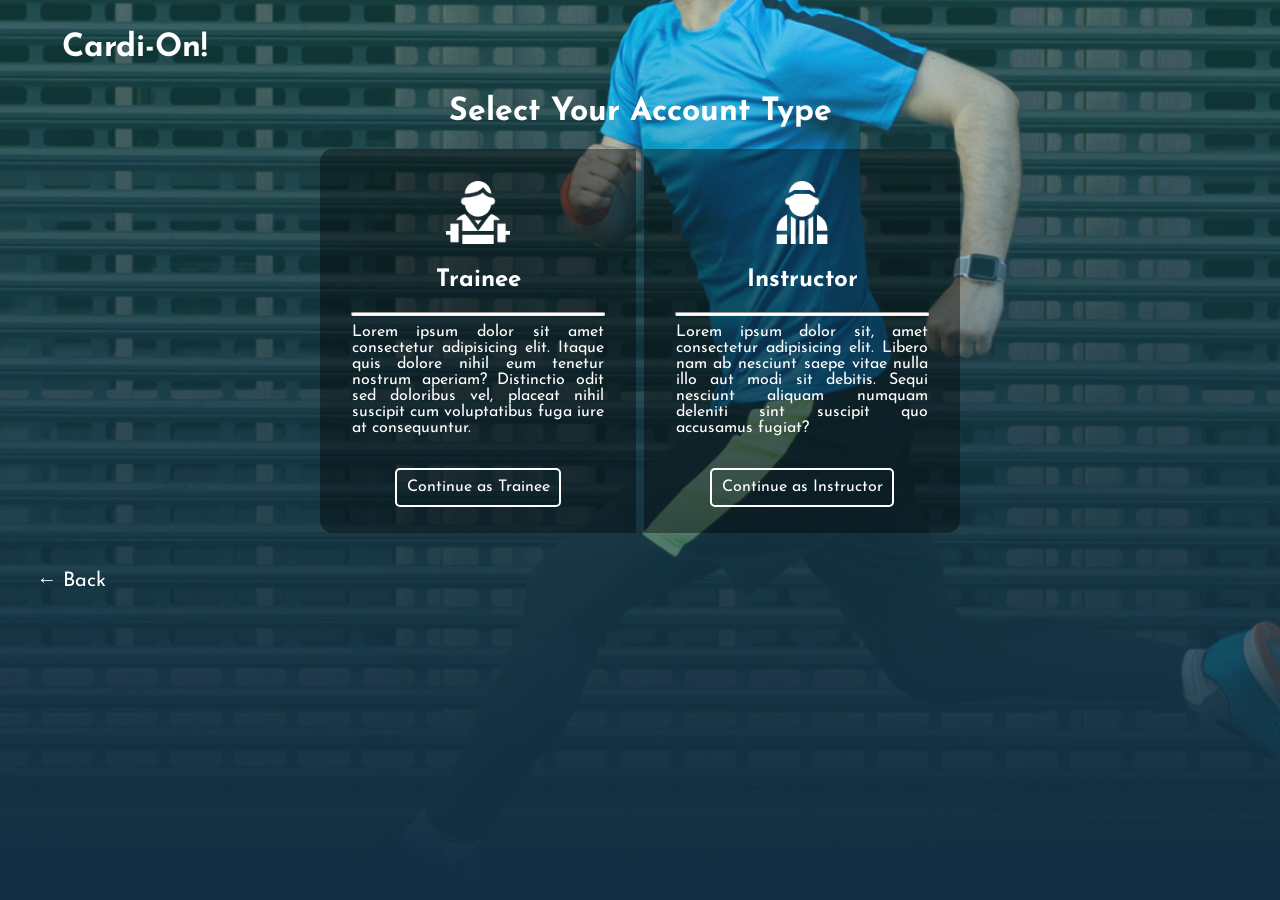
==== account.html @ 14e6759d "Add files via upload" ====
<!DOCTYPE html>
<html lang="en" class="bg">
    <head>
        <title>Select Account Type</title>
        <link rel="stylesheet" href="account.css" />
        <link rel="preconnect" href="https://fonts.googleapis.com"><link rel="preconnect" href="https://fonts.gstatic.com" crossorigin><link href="https://fonts.googleapis.com/css2?family=Josefin+Sans&display=swap" rel="stylesheet">
        <link rel="icon" href="img/cardion.png" type="image/png">
        <meta charset="utf-8">
      </head>

    <body>
      <div class="navbar">
        <h1>Cardi-On!</h1>
      </div>
      <h1>Select Your Account Type</h1>
        <div class="flex">
          <div class="card left">
            <img src="img\trainee.png" id="trainee" alt="image of a trainer">
            <h2>Trainee</h2>
            <hr>
            <p class="caption">Lorem ipsum dolor sit amet consectetur adipisicing elit. Itaque quis dolore nihil eum tenetur nostrum aperiam? Distinctio odit sed doloribus vel, placeat nihil suscipit cum voluptatibus fuga iure at consequuntur.</p>
            <a href="trainee.html">Continue as Trainee</a>
          </div>
          <div class="card right">
            <img src="img\instructor.png" id="trainee" alt="image of an instructor">
            <h2>Instructor</h2>
            <hr>
            <p class="caption">Lorem ipsum dolor sit, amet consectetur adipisicing elit. Libero nam ab nesciunt saepe vitae nulla illo aut modi sit debitis. Sequi nesciunt aliquam numquam deleniti sint suscipit quo accusamus fugiat?</p>
            <a href="signup.html">Continue as Instructor</a>
          </div>
        </div>
        </div>

        <footer>
          <a href="index.html">← Back</a>
        </footer>
    </body>
</html>
---- account.css ----
@import url('https://fonts.googleapis.com/css2?family=Josefin+Sans&display=swap');

* {
  text-align: center;
  font-family: 'Josefin Sans', sans-serif;
  color: #ffffff;
}

body{
    height: 40vw;
}

h1{
    margin-top: 1em;
}

.bg{
    width: 100%;
    background-image: linear-gradient(180deg, rgba(61, 210, 204, 0.25) 0%,
    rgba(18,45,66, 1) 100%), url(./img/athletic-man-running-urban-street-against-grey-background\ 2.png);
    background-size: cover;
    background-attachment: fixed;
}

.navbar{
    position: inherit;
    width: 100%;
}

.navbar h1{
    width: 20%;
    font-size: 2em;
    text-align: center;
}

.flex{
    position: inherit;
    display: flex;
    width: 100%;
    height: 30vw;
    justify-content: center;
}

.card{
    position:inherit;
    width: 25%;
    height: 30vw;
    background-color: rgba(0,0,0,0.4);
    margin-left: 0.25em;
    margin-right: 0.25em;
}

.left{
    border-top-left-radius: 12.5px;
    border-bottom-left-radius: 12.5px; 
}

.right{
    border-top-right-radius: 12.5px;
    border-bottom-right-radius: 12.5px; 

}

.card p{
    position: inherit;
    height: 30%;
    padding-bottom: 2.5em;
}
.card a{
    margin-top: 100em;
    border: 2px solid #ffffff;
    border-radius: 5px;
    padding: 3%;
}

hr{
    position: inherit;
    width: 80%;
    background-color: #ffffff;
    border-radius: 5px;
    height: 2px;
}

.caption{
    position: inherit;
    margin: auto;
    width: 80%;
    text-align: justify;
}

img{
    position: inherit;
    margin-top: 10%;
    width: 20%;
    filter: invert(100);
}

a, a:visited{
    text-decoration: none;
    color: #ffffff;
}
  
a:focus, a:hover{
    color: #3DD2CC;
    border-color: #3DD2CC;
}

footer{
    position: inherit;
    margin-top: 1.75em;
    margin-bottom: 2.5em;
    width: 10%;
    font-size: 1.25em;
}
  
footer a{
    text-decoration: none;
}
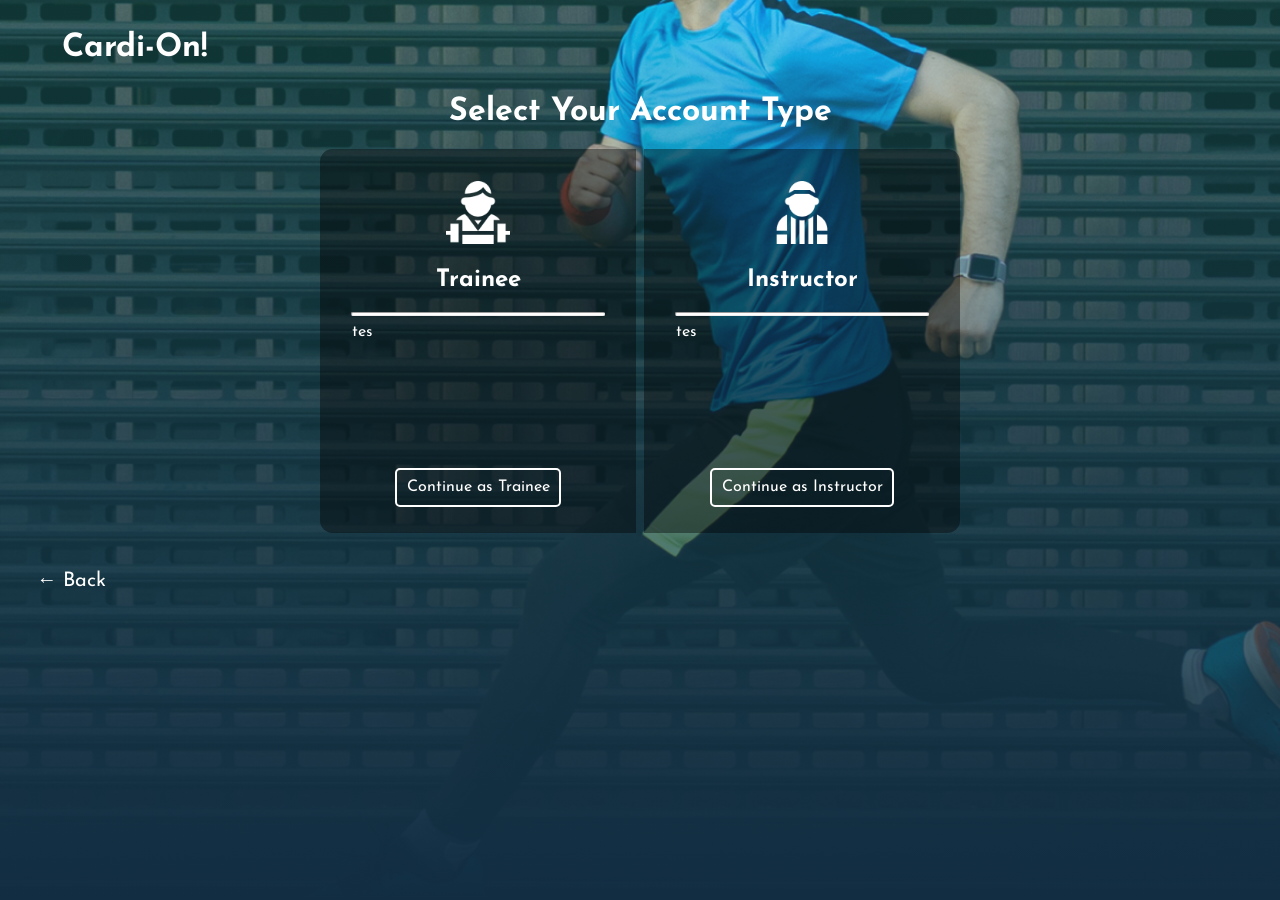
==== commit ffc08435: "Update account.html" ====
--- a/account.html
+++ b/account.html
@@ -18,15 +18,15 @@
             <img src="img\trainee.png" id="trainee" alt="image of a trainer">
             <h2>Trainee</h2>
             <hr>
-            <p class="caption">Lorem ipsum dolor sit amet consectetur adipisicing elit. Itaque quis dolore nihil eum tenetur nostrum aperiam? Distinctio odit sed doloribus vel, placeat nihil suscipit cum voluptatibus fuga iure at consequuntur.</p>
+            <p class="caption">tes</p>
             <a href="trainee.html">Continue as Trainee</a>
           </div>
           <div class="card right">
             <img src="img\instructor.png" id="trainee" alt="image of an instructor">
             <h2>Instructor</h2>
             <hr>
-            <p class="caption">Lorem ipsum dolor sit, amet consectetur adipisicing elit. Libero nam ab nesciunt saepe vitae nulla illo aut modi sit debitis. Sequi nesciunt aliquam numquam deleniti sint suscipit quo accusamus fugiat?</p>
-            <a href="signup.html">Continue as Instructor</a>
+            <p class="caption">tes</p>
+            <a href="instructor.html">Continue as Instructor</a>
           </div>
         </div>
         </div>
@@ -35,4 +35,4 @@
           <a href="index.html">← Back</a>
         </footer>
     </body>
-</html>+</html>
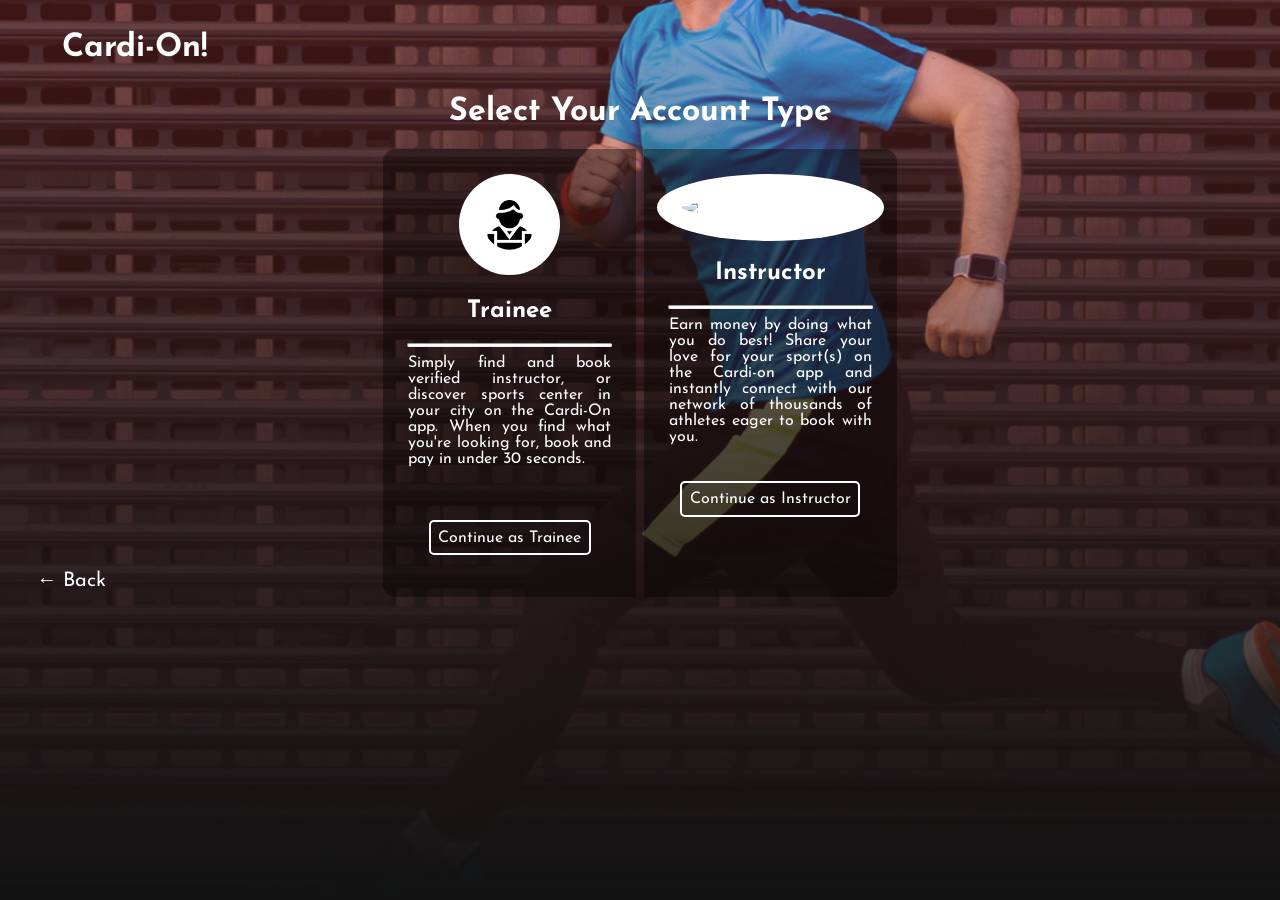
==== commit 873c3fcb: "Add files via upload" ====
--- a/account.html
+++ b/account.html
@@ -3,8 +3,9 @@
     <head>
         <title>Select Account Type</title>
         <link rel="stylesheet" href="account.css" />
+        <meta name="viewport" content="width=device-width">
         <link rel="preconnect" href="https://fonts.googleapis.com"><link rel="preconnect" href="https://fonts.gstatic.com" crossorigin><link href="https://fonts.googleapis.com/css2?family=Josefin+Sans&display=swap" rel="stylesheet">
-        <link rel="icon" href="img/cardion.png" type="image/png">
+        <link rel="icon" href="img/cardion-red.png" type="image/png">
         <meta charset="utf-8">
       </head>
 
@@ -18,14 +19,14 @@
             <img src="img\trainee.png" id="trainee" alt="image of a trainer">
             <h2>Trainee</h2>
             <hr>
-            <p class="caption">tes</p>
+            <p class="caption">Simply find and book verified instructor, or discover sports center in your city on the Cardi-On app. When you find what you're looking for, book and pay in under 30 seconds.</p>
             <a href="trainee.html">Continue as Trainee</a>
           </div>
           <div class="card right">
-            <img src="img\instructor.png" id="trainee" alt="image of an instructor">
+            <img src="img\instructor-logo.png" id="trainee" alt="image of an instructor">
             <h2>Instructor</h2>
             <hr>
-            <p class="caption">tes</p>
+            <p class="caption">Earn money by doing what you do best! Share your love for your sport(s) on the Cardi-on app and instantly connect with our network of thousands of athletes eager to book with you.</p>
             <a href="instructor.html">Continue as Instructor</a>
           </div>
         </div>
@@ -35,4 +36,4 @@
           <a href="index.html">← Back</a>
         </footer>
     </body>
-</html>
+</html>
--- a/account.css
+++ b/account.css
@@ -10,110 +10,232 @@
     height: 40vw;
 }
 
-h1{
-    margin-top: 1em;
-}
-
-.bg{
-    width: 100%;
-    background-image: linear-gradient(180deg, rgba(61, 210, 204, 0.25) 0%,
-    rgba(18,45,66, 1) 100%), url(./img/athletic-man-running-urban-street-against-grey-background\ 2.png);
-    background-size: cover;
-    background-attachment: fixed;
-}
-
-.navbar{
-    position: inherit;
-    width: 100%;
-}
-
-.navbar h1{
-    width: 20%;
-    font-size: 2em;
-    text-align: center;
-}
-
-.flex{
-    position: inherit;
-    display: flex;
-    width: 100%;
-    height: 30vw;
-    justify-content: center;
-}
-
-.card{
-    position:inherit;
-    width: 25%;
-    height: 30vw;
-    background-color: rgba(0,0,0,0.4);
-    margin-left: 0.25em;
-    margin-right: 0.25em;
-}
-
-.left{
-    border-top-left-radius: 12.5px;
-    border-bottom-left-radius: 12.5px; 
-}
-
-.right{
-    border-top-right-radius: 12.5px;
-    border-bottom-right-radius: 12.5px; 
-
-}
-
-.card p{
-    position: inherit;
-    height: 30%;
-    padding-bottom: 2.5em;
-}
-.card a{
-    margin-top: 100em;
-    border: 2px solid #ffffff;
-    border-radius: 5px;
-    padding: 3%;
-}
-
-hr{
-    position: inherit;
-    width: 80%;
-    background-color: #ffffff;
-    border-radius: 5px;
-    height: 2px;
-}
-
-.caption{
-    position: inherit;
-    margin: auto;
-    width: 80%;
-    text-align: justify;
-}
-
-img{
-    position: inherit;
-    margin-top: 10%;
-    width: 20%;
-    filter: invert(100);
-}
-
-a, a:visited{
-    text-decoration: none;
-    color: #ffffff;
-}
-  
-a:focus, a:hover{
-    color: #3DD2CC;
-    border-color: #3DD2CC;
-}
-
-footer{
-    position: inherit;
-    margin-top: 1.75em;
-    margin-bottom: 2.5em;
-    width: 10%;
-    font-size: 1.25em;
-}
-  
-footer a{
-    text-decoration: none;
-}
-
+
+/*Responsive Mobile*/
+@media screen and (max-device-width: 1279px){
+    body{
+        font-size: 1em;
+        height: 275vh;
+        padding-bottom: 30vh;
+    }
+    .bg{
+        width: 100%;
+        background-image: linear-gradient(180deg, rgba(240, 84, 84, 0.25) 0%,
+        rgba(18,18,18, 1) 100%), url(./img/athletic-man-running-urban-street-against-grey-background\ 2.png);
+        background-size: cover;
+        background-attachment: fixed;
+    }
+
+    /*Navigation Bar*/
+    .navbar, .navbar h1{
+        display: none;
+    }
+    body h1{
+        margin-top: 25vh;
+        margin-bottom: 100vh;
+        font-size: 5em;
+        width: 100vh;
+    }
+    /*Card*/
+    .flex{
+        position: inherit;
+        display: flex;
+        flex-direction: column;
+        width: 100vh;
+        height: 100vh;
+        margin: 50vh auto;
+        justify-content: center;
+        align-items: center;
+    }
+    .card{
+        width: 80%;
+        height: max-content;
+        padding-bottom: 20vh;
+        background-color: rgba(0,0,0,0.4);
+        margin: 10vh auto 0;
+        border-radius: 50px;
+    }
+    .left{
+        margin-top: -25vh;
+    }
+    .card h2{
+        font-size: 4em;
+        margin: 0.5em auto;
+    }
+    .card p{
+        position: inherit;
+        height: 30%;
+        padding-bottom: 2.5em;
+    }
+    .card a{
+        margin-top: -10%;
+        border: 10px solid #ffffff;
+        border-radius: 25px;
+        padding: 5% 10%;
+        font-size: 2em;
+    }
+    hr{
+        position: inherit;
+        width: 80%;
+        background-color: #ffffff;
+        border-radius: 100px;
+        height: 10px;
+        margin: 1em auto 3em;
+    }
+    
+    .caption{
+        position: inherit;
+        margin: auto auto 1em;
+        width: 80%;
+        font-size: 2.25em;
+        text-align: justify;
+    }
+    
+    img{
+        position: inherit;
+        margin-top: 10%;
+        width: 20%;
+        background-color: #ffffff;
+        padding: 10%;
+        border-radius: 50%;
+    }
+    a, a:visited{
+        text-decoration: none;
+        color: #ffffff;
+    }
+      
+    a:focus, a:hover{
+        color: #F05454;
+        border-color: #F05454;
+    }
+    
+    footer{
+        display: none;
+        position: inherit;
+        margin-top: 1.75em;
+        margin-bottom: 2.5em;
+        width: 10%;
+        font-size: 1.25em;
+    }
+      
+    footer a{
+        text-decoration: none;
+    }
+
+}
+
+
+/*Responsive Desktop*/
+@media screen and (min-device-width:1280px) and (max-device-width: 2560px){
+    h1{
+        margin-top: 1em;
+    }
+    
+    .bg{
+        width: 100%;
+        background-image: linear-gradient(180deg, rgba(240, 84, 84, 0.25) 0%,
+        rgba(18,18,18, 1) 100%), url(./img/athletic-man-running-urban-street-against-grey-background\ 2.png);
+        background-size: cover;
+        background-attachment: fixed;
+    }
+    
+    .navbar{
+        position: inherit;
+        width: 100%;
+    }
+    
+    .navbar h1{
+        width: 20%;
+        font-size: 2em;
+        text-align: center;
+        margin-top: 2.5%;
+    }
+    
+    .flex{
+        position: inherit;
+        display: flex;
+        width: 100%;
+        height: 30vw;
+        justify-content: center;
+    }
+    
+    .card{
+        position:inherit;
+        width: 20%;
+        height: 35vw;
+        background-color: rgba(0,0,0,0.4);
+        margin-left: 0.25em;
+        margin-right: 0.25em;
+    }
+    
+    .left{
+        border-top-left-radius: 12.5px;
+        border-bottom-left-radius: 12.5px; 
+    }
+    
+    .right{
+        border-top-right-radius: 12.5px;
+        border-bottom-right-radius: 12.5px; 
+    
+    }
+    
+    .card p{
+        position: inherit;
+        height: 30%;
+        padding-bottom: 2.5em;
+    }
+    .card a{
+        margin-top: -10%;
+        border: 2px solid #ffffff;
+        border-radius: 5px;
+        padding: 3%;
+    }
+    
+    hr{
+        position: inherit;
+        width: 80%;
+        background-color: #ffffff;
+        border-radius: 5px;
+        height: 2px;
+    }
+    
+    .caption{
+        position: inherit;
+        margin: auto;
+        width: 80%;
+        text-align: justify;
+    }
+    
+    img{
+        position: inherit;
+        margin-top: 10%;
+        width: 20%;
+        background-color: #ffffff;
+        padding: 10%;
+        border-radius: 50%;
+    }
+    
+    a, a:visited{
+        text-decoration: none;
+        color: #ffffff;
+    }
+      
+    a:focus, a:hover{
+        color: #F05454;
+        border-color: #F05454;
+    }
+    
+    footer{
+        position: inherit;
+        margin-top: 1.75em;
+        margin-bottom: 2.5em;
+        width: 10%;
+        font-size: 1.25em;
+    }
+      
+    footer a{
+        text-decoration: none;
+    }
+}
+
+
